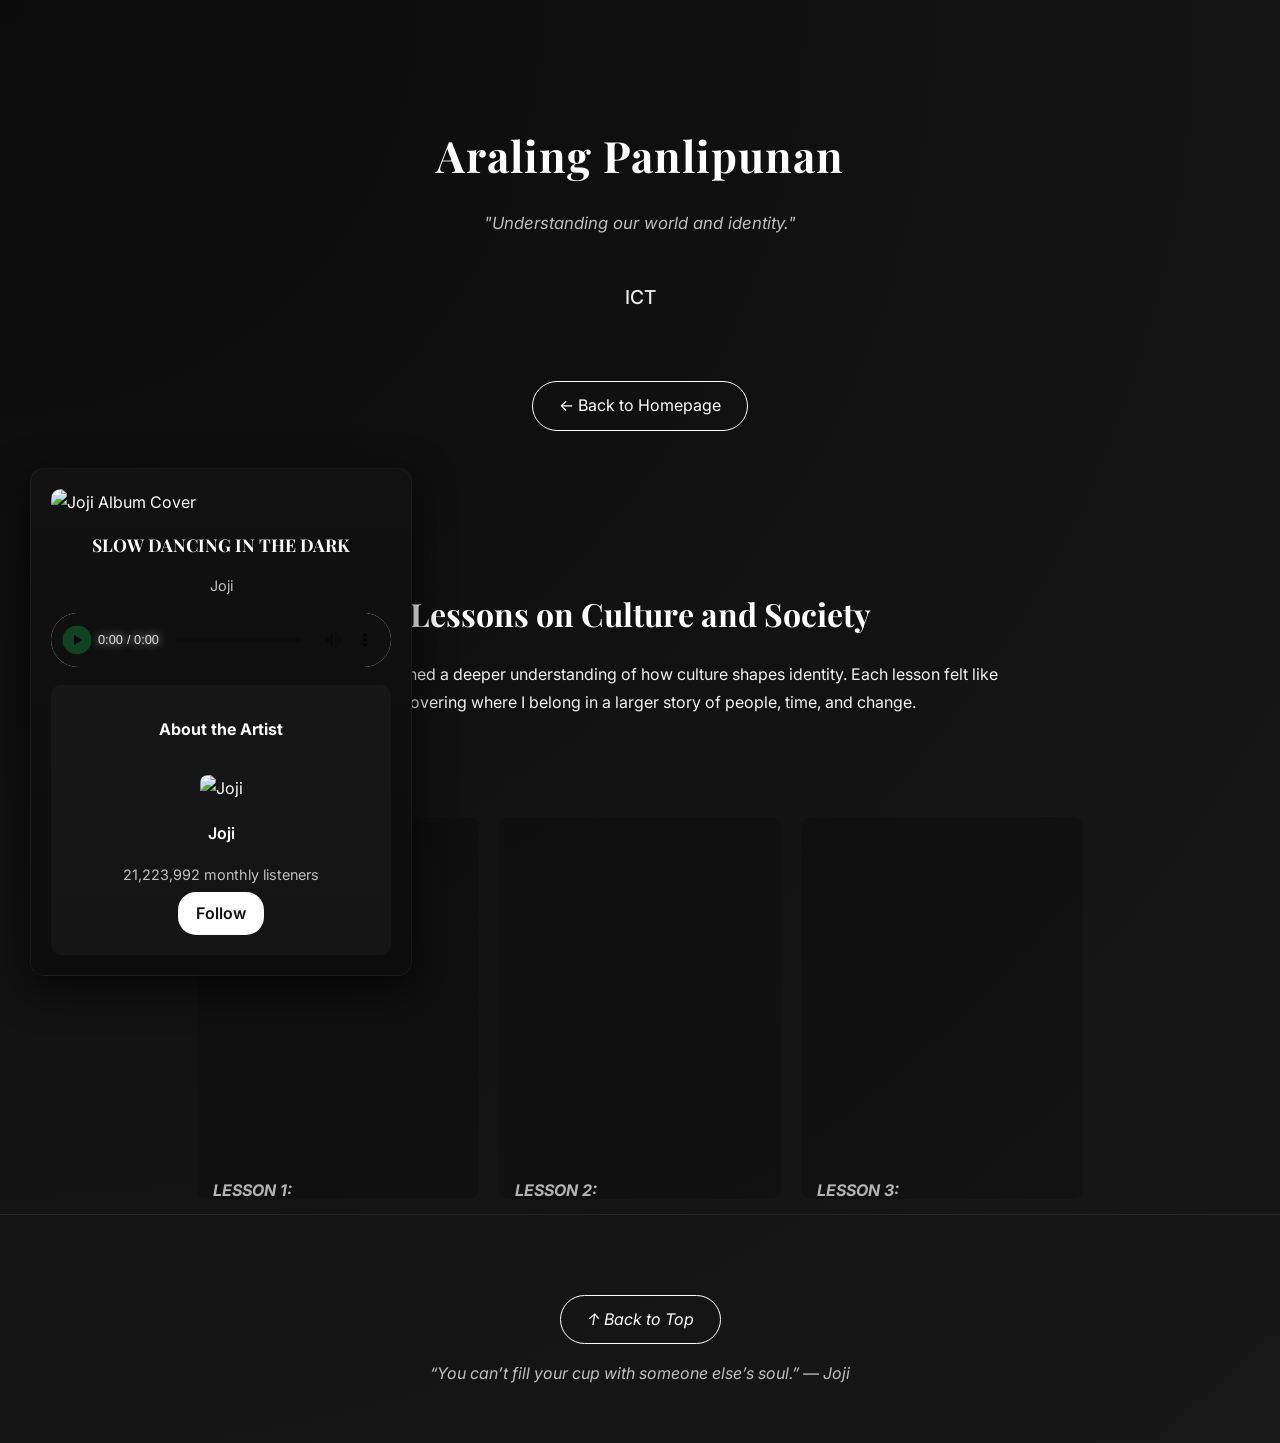
==== ap.html @ 6a161e57 "Add files via upload" ====
<!DOCTYPE html>
<html lang="en">
<head>
  <meta charset="UTF-8">
  <meta name="viewport" content="width=device-width, initial-scale=1.0">
  <title>Araling Panlipunan</title>
  <link rel="stylesheet" href="style.css">
  <link href="https://fonts.googleapis.com/css2?family=Inter:wght@300;400;600&family=Playfair+Display:wght@500&display=swap" rel="stylesheet">
</head>
<body>
  <header>
    <h1>Araling Panlipunan</h1>
    <p class="subtitle">"Understanding our world and identity."</p>
    <nav>
      <a href="ict.html" class="big-text">ICT</a>
    </nav>
    <a href="index.html" class="back-top">← Back to Homepage</a>
  </header>

  <section>
    <h2>Lessons on Culture and Society</h2>
    <p>Through AP, I gained a deeper understanding of how culture shapes identity. Each lesson felt like rediscovering where I belong in a larger story of people, time, and change.</p>
  </section>

<div class="card-container">
    <div class="card" style="background-image: url('assets/photos/AP/lesson1.png');">
      <div class="details">
        <div class="cardHeader"><strong><em>Lesson 1:</em></strong></div>
        <div class="cardText"><strong><em>Demand</em></strong></div>
        <a href="AP HTML FILES/lesson1.html" class="learn-more">
  <span class="circle" aria-hidden="true">
    <span class="icon arrow"></span>
  </span>
  <span class="button-text">Learn More</span>
</a>
      </div>
    </div>

    <div class="card" style="background-image: url('images/supply.jpg');">
      <div class="details">
        <div class="cardHeader"><strong><em>Lesson 2:</em></strong></div>
        <div class="cardText"><strong><em>Supply</em></strong></div>
                <a href="AP HTML FILES/lesson2.html" class="learn-more">
  <span class="circle" aria-hidden="true">
    <span class="icon arrow"></span>
  </span>
  <span class="button-text">Learn More</span>
</a>
      </div>
    </div>

    <div class="card" style="background-image: url('images/market.jpg');">
      <div class="details">
        <div class="cardHeader"><strong><em>Lesson 3:</em></strong></div>
        <div class="cardText"><strong><em>Market</em></strong></div>
                <a href="AP HTML FILES/lesson3.html" class="learn-more">
  <span class="circle" aria-hidden="true">
    <span class="icon arrow"></span>
  </span>
  <span class="button-text">Learn More</span>
</a>
      </div>
    </div>
  </div>

  <footer>
    <a href="#" class="back-top">↑ Back to Top</a>
    <p>“You can’t fill your cup with someone else’s soul.” — Joji</p>
  </footer>
  
  <aside class="spotify-sidebar" aria-label="Now Playing sidebar">
    <div class="spotify-album">
      <img src="assets/albumcovers/ballads1.png" alt="Joji Album Cover">
    </div>

    <div class="spotify-song-info">
      <h2>SLOW DANCING IN THE DARK</h2>
      <p>Joji</p>
    </div>

    <div class="spotify-audio">
      <audio autoplay controls loop>
        <source src="assets/trackaudio/slowdancing.mp3" type="audio/mpeg">
        Your browser does not support the audio element.
      </audio>
    </div>

    <div class="spotify-about">
      <h4>About the Artist</h4>
      <img src="assets/photos/aboutartist/joji.png" alt="Joji" class="artist-photo">
      <p class="artist-name">Joji</p>
      <p class="artist-listeners">21,223,992 monthly listeners</p>
      <a href="likes.html" class="follow-btn">Follow</a>
    </div>
  </aside>
</body>
</html>
---- style.css ----
/* ——— Fonts & Base ——— */
body {
  margin: 0;
  font-family: 'Inter', sans-serif;
  background: radial-gradient(circle at top left, #0b0b0b, #181818);
  color: #f2f2f2;
  overflow-x: hidden;
  animation: fadeInBody 1.5s ease forwards;
  scroll-behavior: smooth;
  line-height: 1.7;
}


.big-text {
  font-size: larger;
}

@keyframes fadeInBody {
  from { opacity: 0; transform: translateY(15px); }
  to { opacity: 1; transform: translateY(0); }
}

/* ——— Header ——— */
header {
  text-align: center;
  padding: 90px 20px 60px;
  animation: fadeInUp 1.2s ease forwards;
}

h1 {
  font-family: 'Playfair Display', serif;
  font-size: 2.7em;
  color: #fff;
  letter-spacing: 1px;
  margin-bottom: 12px;
}

.subtitle {
  font-style: italic;
  color: #bdbdbd;
  font-size: 1.05em;
  margin-bottom: 35px;
}

/* ——— Navigation ——— */
nav {
  display: flex;
  justify-content: center;
  gap: 30px;
  margin-bottom: 20px;
}

nav a {
  text-decoration: none;
  color: #eaeaea;
  font-weight: 500;
  padding: 8px 16px;
  border-radius: 20px;
  transition: all 0.3s ease;
}

nav a:hover {
  background: #ffffff10;
  color: #fff;
  transform: translateY(-2px);
}

/* ——— Sections ——— */
section {
  text-align: center;
  padding: 70px 20px;
  max-width: 800px;
  margin: 0 auto;
  opacity: 0;
  animation: fadeInUp 1.3s ease forwards;
}

/* Apply scroll-driven fade + slide */
.scroll-fade {
  opacity: 0;
  transform: translateY(60px);
  animation: fadeSlide ease both;
  animation-timeline: scroll-anim;
  animation-range: entry 0% cover 40%;
}

/* Keyframes for the scroll animation */
@keyframes fadeSlide {
  from {
    opacity: 0;
    transform: translateY(60px);
  }
  to {
    opacity: 1;
    transform: translateY(0);
  }
}


@keyframes fadeInUp {
  from { opacity: 0; transform: translateY(40px); }
  to { opacity: 1; transform: translateY(0); }
}

h2 {
  font-family: 'Playfair Display', serif;
  font-size: 2em;
  color: #fff;
  margin-bottom: 20px;
}

/* ——— Frame Layout ——— */
.frame-row {
  display: flex;
  align-items: center;
  justify-content: space-between;
  gap: 40px;
  margin: 80px auto;
  padding: 30px;
  max-width: 1000px;
  background: rgba(255,255,255,0.02);
  border-radius: 16px;
  box-shadow: 0 10px 30px rgba(0,0,0,0.4);
  backdrop-filter: blur(6px);
}

.frame-row.left-layout {
  flex-direction: row-reverse;
}

.frame-image {
  flex: 0 0 300px;
  text-align: center;
}

.frame-image img {
  width: 100%;
  border-radius: 12px;
  filter: grayscale(20%) brightness(0.9);
  transition: 0.4s ease;
  box-shadow: 0 8px 25px rgba(0,0,0,0.6);
}

.frame-image img:hover {
  filter: grayscale(0%) brightness(1);
  transform: scale(1.03);
}

.frame-caption {
  color: rgba(255,255,255,0.6);
  font-size: 0.85em;
  margin-top: 10px;
  font-style: italic;
}

.frame-text {
  flex: 1;
  text-align: left;
}

.frame-text h1,
.frame-text h2 {
  font-family: 'Playfair Display', serif;
  color: #fff;
  margin-bottom: 15px;
}

.frame-text p {
  color: #d3d3d3;
  font-size: 1.05em;
}

/* ——— Back to Top ——— */
.back-top {
  display: inline-block;
  margin-top: 40px;
  background: transparent;
  border: 1.5px solid #fff;
  padding: 10px 26px;
  border-radius: 30px;
  color: #fff;
  transition: 0.3s;
  text-decoration: none;
  text-align: center;
}

.back-top:hover {
  background: #fff;
  color: #000;
  transform: translateY(-3px);
}

/* ——— Footer ——— */
footer {
  text-align: center;
  padding: 40px 20px;
  color: #bfbfbf;
  font-style: italic;
  border-top: 1px solid rgba(255,255,255,0.08);
  animation: fadeInUp 1.6s ease forwards;
}


/* ——— Spotify Sidebar ——— */
:root {
  --accent-green: #1db954;
  --panel: #111;
  --muted: #bfbfbf;
}

.spotify-sidebar {
  position: absolute;
  left: 30px;                 /* slight offset from edge */
  top: 50%;
  transform: translateY(-50%);
  height: fit-content;
  width: 340px;               /* increased width */
  max-width: calc(100vw - 48px);
  background: linear-gradient(180deg, #111, #0c0c0c);
  border-radius: 14px;
  padding: 20px;
  box-shadow: 0 12px 40px rgba(0,0,0,0.7);
  color: #fff;
  overflow-y: auto;
  overflow-x: hidden;
  max-height: 1500px;
  border: 1px solid rgba(255,255,255,0.05);
  z-index: 50;
  scrollbar-width: none;
  overflow-y: scroll;        /* scrollable vertically */
  overflow-x: hidden;        /* prevent sideways scrolling */
  -ms-overflow-style: none;  /* hide scrollbar in old Edge/IE */
}

.spotify-sidebar::-webkit-scrollbar {
  width: 0;
  height: 0;
}

/* ——— Album Art ——— */
.spotify-album img {
  width: 100%;
  height: 340px;
  border-radius: 10px;
  margin-bottom: 14px;
  transition: transform 0.3s ease;
}

.spotify-album img:hover {
  transform: scale(1.03);
}

/* ——— Song Info ——— */
.spotify-song-info {
  text-align: center;
  margin-bottom: 12px;
}

.spotify-song-info h2 {
  margin: 0;
  font-size: 1.1rem;
}

.spotify-song-info p {
  color: var(--muted);
  font-size: 0.9rem;
}

/* ——— Audio Player ——— */
.spotify-audio {
  display: flex;
  justify-content: center;
  margin: 12px 0 18px;
}

.spotify-audio audio {
  width: 100%;
  border-radius: 10px;
  accent-color: var(--accent-green);
}

/* ——— Artist Card ——— */
.spotify-about {
  background: rgba(255,255,255,0.03);
  border-radius: 10px;
  padding: 10px;
  text-align: center;
}

.artist-photo {
  width: 100%;
  border-radius: 8px;
  object-fit: cover;
  margin: 10px auto;
}

.artist-name {
  font-weight: 600;
  margin-top: 8px;
}

.artist-listeners {
  color: var(--muted);
  font-size: 0.9rem;
  margin: 4px 0;
}

/* ——— Follow Button ——— */
.follow-btn {
  background: white;
  color: #111;
  border: none;
  padding: 8px 18px;
  border-radius: 18px;
  margin-bottom: 10px;
  cursor: pointer;
  transition: all 0.3s ease;
  font-weight: 600;
  text-decoration: none;
  display: inline-block;
}

.follow-btn:hover {
  background-color: var(--accent-green);
  color: #fff;
  transform: scale(1.07);
}

/* ——— Responsive ——— */
@media (max-width: 950px) {
  .spotify-sidebar {
    display: none;
    right: auto;
  }
  .frame-row {
    flex-direction: column;
    text-align: center;
  }
  .frame-text {
    text-align: center;
  }
}
.follow {
  background: white;
  color: #111;
  border: none;
  padding: 8px 16px;
  border-radius: 18px;
  margin-bottom: 8px;
  cursor: pointer;
  transition: 0.3s ease;
  font-weight: 600;
  font-family: inherit;
  width: 100px; /* same as .follow-btn */
  text-align: center;
  box-sizing: border-box;
  line-height: normal;
  text-decoration: none;
}

/* Hover state — same size and animation as .follow-btn */
.follow:hover {
  filter: brightness(1.067);
  transform: scale(1.1);
  background-color: var(--accent-green);
  color: white;
}

/* Change the text when hovered */
.follow:hover::before {
  content: "Unfollow?";
}

/* Hide original text visually when hovered */
.follow:hover {
  color: transparent; /* hides the original 'Followed' text */
  position: relative;
}

/* Position the hover text properly */
.follow:hover::before {
  position: absolute;
  top: 50%;
  left: 50%;
  transform: translate(-50%, -50%);
  color: white;
}

/* Chrome / Edge / Safari custom styles */
audio::-webkit-media-controls-panel {
  background: #0f0f0f;
  border-radius: 8px;
}
audio::-webkit-media-controls-play-button {
  background-color: var(--accent-green);
  border-radius: 50%;
  transform: scale(0.9);
}
audio::-webkit-media-controls-play-button:hover {
  background-color: #1ed760;
}
audio::-webkit-media-controls-current-time-display,
audio::-webkit-media-controls-time-remaining-display {
  color: #fff;
  font-size: 0.8rem;
}
audio::-webkit-media-controls-timeline {
  background-color: #0f0f0f;
  border-radius: 50px;
}
audio::-webkit-media-controls-volume-slider {
  color: #1ed760;
  accent-color: var(--accent-green);
}
audio::-webkit-media-controls-timeline::-webkit-slider-thumb,
audio::-webkit-media-controls-volume-slider::-webkit-slider-thumb {
  background: white;
  border-radius: 50%;
}

/* LESSONS TEMPLATE FOR ICT AND AP (and likes lmao) */


.card-container {
  display: flex;
  justify-content: center;
  gap: 20px;
  flex-wrap: wrap;
  padding: 15px;
}

/* ——— Card Styling ——— */
.card {
  position: relative;
  width: 250px;
  height: 350px;
  border-radius: 10px;
  padding: 1rem;
  overflow: hidden;
  display: flex;
  flex-direction: column;
  justify-content: flex-end;
  gap: 7.5px;
  color: white;
  background-position: center;
  background-size: cover;
  background-repeat: no-repeat;
  transition: transform 0.5s ease, filter 0.5s ease;

  /* 🩶 Start grayscale and dimmed */
  filter: grayscale(100%) brightness(0.7);
}

/* ——— Overlay ——— */
.card::after {
  content: "";
  position: absolute;
  inset: 0;
  background: rgba(0, 0, 0, 0.3);
  opacity: 0.5;
  transition: opacity 0.3s ease;
}

.card:hover::after {
  opacity: 0.25;
}

/* ——— Hover Effects ——— */
.card:hover {
  transform: scale(1.1);
  border-radius: 15px;

  /* 🌈 Restore color and brightness */
  filter: grayscale(0%) brightness(1);
}

/* ——— Header + Line Effect ——— */
.cardHeader {
  text-transform: uppercase;
  position: relative;
  width: max-content;
  font-weight: bold;
  transition: all 0.5s ease;
}

.cardH {
  text-transform: uppercase;
  position: relative;
  width: max-content;
  font-weight: bold;
  transition: all 0.5s ease;
  text-align: justify;
}

.cardH::after {
    content: "";
  width: calc(100% + 1rem);
  height: 2.5px;
  transform: translateX(calc(-100% - 1rem));
  background: rgb(0, 0, 0);
  bottom: -2px;
  left: 0;
  position: absolute;
  opacity: 0;
}

.cardHeader::after {
  content: "";
  width: calc(100% + 1rem);
  height: 2.5px;
  transform: translateX(calc(-100% - 1rem));
  background: rgb(0, 0, 0);
  bottom: -2px;
  left: 0;
  position: absolute;
  opacity: 0;
}

/* ——— Details Section ——— */
.details {
  z-index: 2;
  display: flex;
  flex-direction: column;
  gap: 5px;
  transform: translateY(95%);
  transition: all 0.5s ease;
}

.card:hover .details {
  transform: translateY(0%);
  transition-delay: 0.5s;
}

.card:hover .cardHeader::after {
  transform: translateX(-1rem);
  transition: 0.5s ease;
  opacity: 1;
}

a {
  position: relative;
  display: inline-block;
  cursor: pointer;
  outline: none;
  border: 0;
  vertical-align: middle;
  text-decoration: none;
  background: transparent;
  padding: 0;
  font-size: inherit;
  font-family: inherit;
}

a.learn-more {
  width: 12rem;
  height: auto;
}

a.learn-more .circle {
  transition: all 0.45s cubic-bezier(0.65, 0, 0.076, 1);
  position: relative;
  display: block;
  margin: 0;
  width: 3rem;
  height: 3rem;
  background: #fafafa;
  border-radius: 1.625rem;
}

a.learn-more .circle .icon {
  transition: all 0.45s cubic-bezier(0.65, 0, 0.076, 1);
  position: absolute;
  top: 0;
  bottom: 0;
  margin: auto;
  background: #fff;
}

a.learn-more .circle .icon.arrow {
  transition: all 0.45s cubic-bezier(0.65, 0, 0.076, 1);
  left: 0.625rem;
  width: 1.125rem;
  height: 0.125rem;
  background: none;
}

a.learn-more .circle .icon.arrow::before {
  position: absolute;
  content: "";
  top: -0.29rem;
  right: 0.0625rem;
  width: 0.625rem;
  height: 0.625rem;
  border-top: 0.125rem solid #000000;
  border-right: 0.125rem solid #000000;
  transform: rotate(45deg);
}

a.learn-more .button-text {
  transition: all 0.45s cubic-bezier(0.65, 0, 0.076, 1);
  position: absolute;
  top: 0;
  left: 0;
  right: 0;
  bottom: 0;
  padding: 0.75rem 0;
  margin: 0 0 0 1.85rem;
  color: #ffffff;
  font-weight: 700;
  line-height: 1.6;
  text-align: center;
  text-transform: uppercase;
}

a:hover .circle {
  width: 100%;
}

a:hover .circle .icon.arrow {
  background: #fff;
  transform: translate(1rem, 0);
}

a:hover .button-text {
  color: #000000;
}

/* ICT CARDS */ 
.ict {
  display: flex;
  justify-content: center; /* centers the cards horizontally */
  align-items: center;     /* vertically aligns the cards inside the row */
  gap: 20px;
  margin-top: 20px;        /* optional spacing from top */
}

.cards {
  background-color: #fff;
  height: 200px;
  width: 150px;
  border-radius: 16px;
  transition: all 0.3s ease;
  display: flex;
  align-items: center;
  justify-content: center;
  text-decoration: none; /* remove underline if using <a> */
  color: #000;
  font-weight: 600;
  filter: grayscale(0%)
}

.cards:hover {
  transform: scale(1.2); /* small smooth expansion */
  background-color: #b8b8b8;
  filter: grayscale(0%)
}

/* New version for the "VIEW" link */
.view-button {
  position: relative;
  transition: all 0.3s ease-in-out;
  box-shadow: 0px 10px 20px rgba(0, 0, 0, 0.2);
  padding-block: 0.4rem;
  padding-inline: 0.8rem;
  width: 150px;
  background-color: rgb(243, 243, 243);
  border-radius: 9999px;
  display: flex;
  align-items: center;
  justify-content: center;
  cursor: pointer;
  color: #000000;
  gap: 10px;
  font-weight: bold;
  border: 3px solid #ffffff4d;
  outline: none;
  overflow: hidden;
  font-size: 15px;
  text-decoration: none; /* Important for links */
}

.view-button .icon {
  width: 24px;
  height: 24px;
  transition: all 0.3s ease-in-out;
}

.view-button:hover {
  transform: scale(1.05);
  border-color: #fff9;
}

.view-button:hover .icon {
  transform: translate(4px);
}

.view-button:hover::before {
  animation: shine 1.5s ease-out infinite;
}

.view-button::before {
  content: "";
  position: absolute;
  width: 100px;
  height: 100%;
  background-image: linear-gradient(
    120deg,
    rgba(255, 255, 255, 0) 30%,
    rgba(99, 99, 99, 0.8),
    rgba(255, 255, 255, 0) 70%
  );
  top: 0;
  left: -100px;
  opacity: 0.6;
}

@keyframes shine {
  0% {
    left: -100px;
  }
  60%, 100% {
    left: 100%;
  }
}
.wheel { width: var(--wheel-size); height: var(--wheel-size); position: relative; margin: 100px auto; border-radius: 50%; background: radial-gradient(circle at center, rgba(255,255,255,0.05), rgba(0,0,0,0.5)); box-shadow: 0 0 25px rgba(255,255,255,0.05); } .wheel-center { position: absolute; inset: 0; margin: auto; width: 35%; height: 35%; border-radius: 50%; background: rgba(255,255,255,0.1); display: flex; align-items: center; justify-content: center; color: white; font-weight: bold; text-align: center; font-size: 0.9em; letter-spacing: 1px; backdrop-filter: blur(4px); } .wheel-slot { position: absolute; left: 50%; top: 50%; width: var(--slot-size); height: var(--slot-size); transform-origin: center -120px; border-radius: 50%; overflow: hidden; transition: transform 0.3s ease, box-shadow 0.3s ease; } .wheel-slot a img { width: 100%; height: 100%; object-fit: cover; border-radius: 50%; transition: transform 0.3s ease, filter 0.3s ease; } .wheel-slot:hover img { transform: scale(1.1); filter: brightness(1.3); } /* Angles for 8 links */ .slot1 { transform: translate(-50%, -50%) rotate(-90deg) translateY(-140px) rotate(90deg); } .slot2 { transform: translate(-50%, -50%) rotate(-45deg) translateY(-140px) rotate(45deg); } .slot3 { transform: translate(-50%, -50%) rotate(0deg) translateY(-140px) rotate(0deg); } .slot4 { transform: translate(-50%, -50%) rotate(45deg) translateY(-140px) rotate(-45deg); } .slot5 { transform: translate(-50%, -50%) rotate(90deg) translateY(-140px) rotate(-90deg); } .slot6 { transform: translate(-50%, -50%) rotate(135deg) translateY(-140px) rotate(-135deg); } .slot7 { transform: translate(-50%, -50%) rotate(180deg) translateY(-140px) rotate(-180deg); } .slot8 { transform: translate(-50%, -50%) rotate(225deg) translateY(-140px) rotate(-225deg); } .slot-label { position: absolute; left: 50%; top: 100%; transform: translateX(-50%) translateY(8px); font-size: 0.8em; color: #ccc; opacity: 0; transition: opacity 0.3s ease; } .wheel-slot:hover .slot-label { opacity: 1; }


/* Slideshow Container */
.slideshow {
  position: relative;
  max-width: 800px;
  margin: 60px auto;
  overflow: hidden;
  border-radius: 20px;
  box-shadow: 0 0 25px rgba(255, 255, 255, 0.1);
}

/* Each Slide */
.slide {
  position: absolute;
  width: 100%;
  height: 100%;
  opacity: 0;
  animation: fadeSlide 15s infinite;
}

.slide:nth-child(1) { animation-delay: 0s; }
.slide:nth-child(2) { animation-delay: 5s; }
.slide:nth-child(3) { animation-delay: 10s; }

.slide img {
  width: 100%;
  height: 500px;
  object-fit: cover;
  border-radius: 20px;
  transition: transform 0.4s ease;
}

/* Hover effect */
.slide a:hover img {
  transform: scale(1.05);
}

/* Info text overlay */
.info {
  position: absolute;
  bottom: 0;
  left: 0;
  right: 0;
  background: rgba(0, 0, 0, 0.6);
  color: #fff;
  padding: 20px;
  text-align: center;
  font-size: 1.2em;
  opacity: 0;
  transition: opacity 0.3s ease;
  border-radius: 0 0 20px 20px;
}

.slide a:hover .info {
  opacity: 1;
}

/* Fade animation */
@keyframes fadeSlide {
  0% { opacity: 0; }
  8% { opacity: 1; }
  33% { opacity: 1; }
  41% { opacity: 0; }
  100% { opacity: 0; }
}
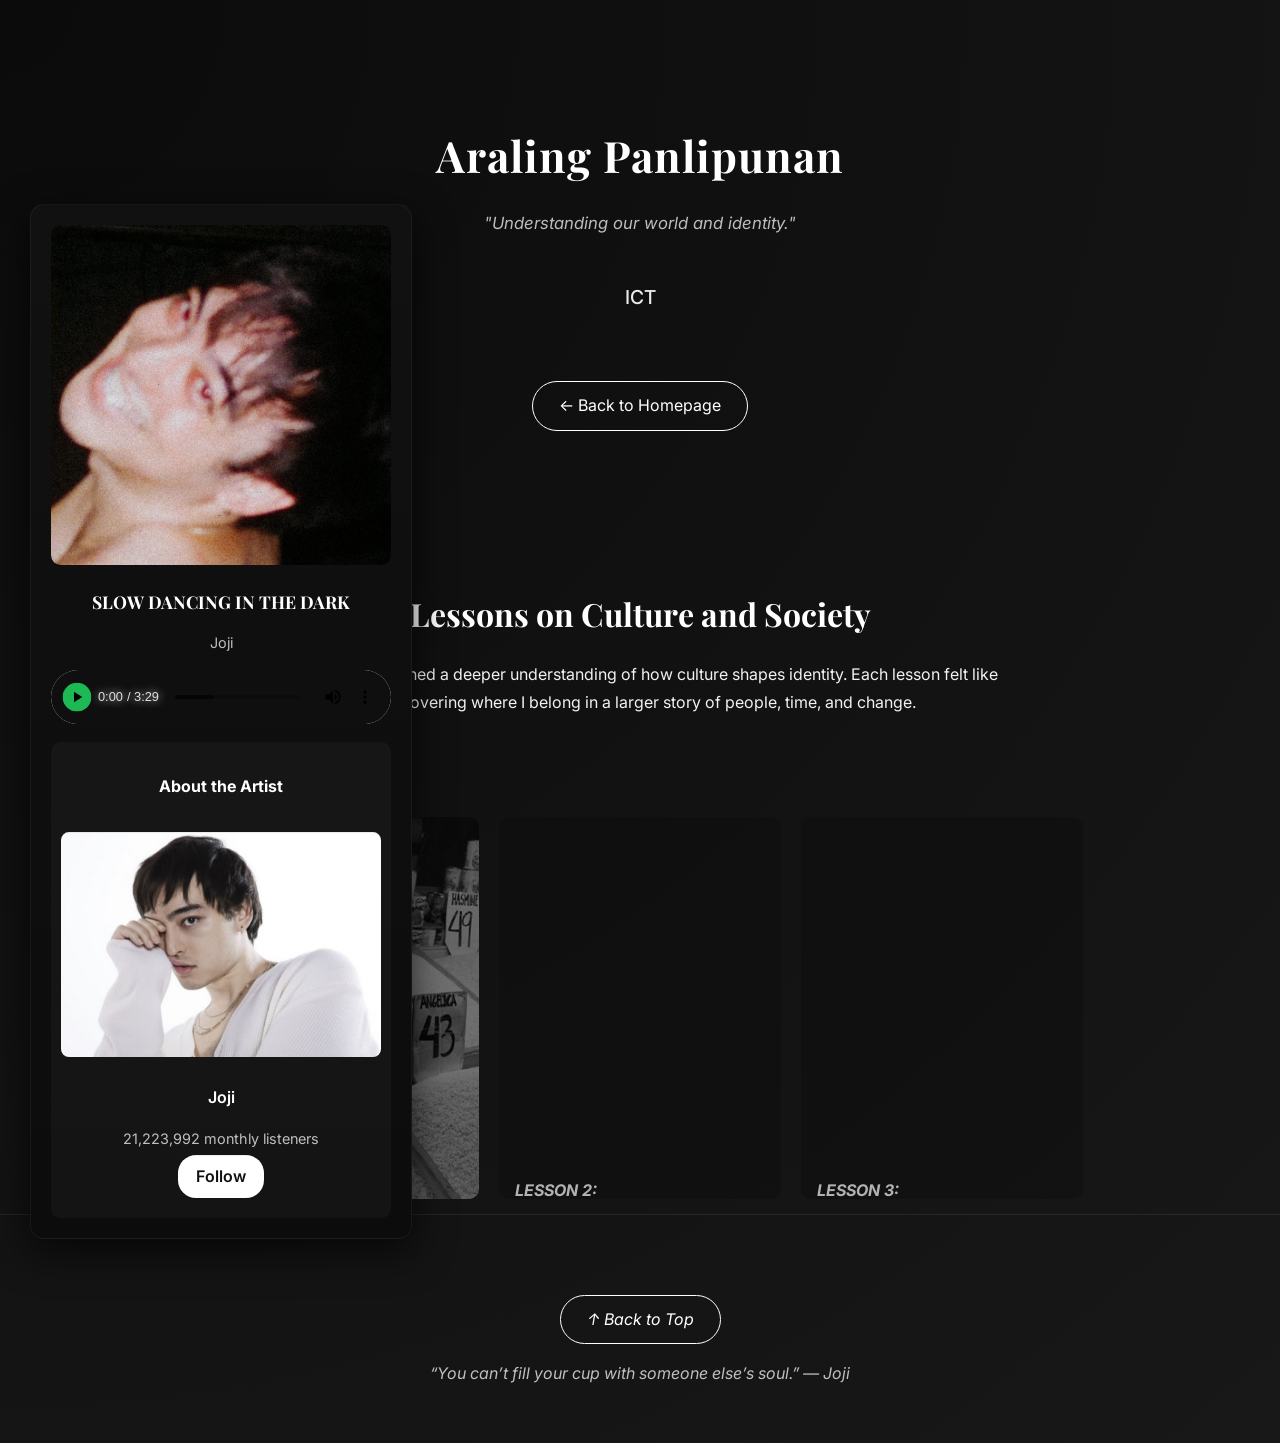
==== commit d51b169e: "Update ap.html" ====
--- a/ap.html
+++ b/ap.html
@@ -27,7 +27,7 @@
       <div class="details">
         <div class="cardHeader"><strong><em>Lesson 1:</em></strong></div>
         <div class="cardText"><strong><em>Demand</em></strong></div>
-        <a href="AP HTML FILES/lesson1.html" class="learn-more">
+        <a href="AP-HTML-FILES/lesson1.html" class="learn-more">
   <span class="circle" aria-hidden="true">
     <span class="icon arrow"></span>
   </span>
@@ -40,7 +40,7 @@
       <div class="details">
         <div class="cardHeader"><strong><em>Lesson 2:</em></strong></div>
         <div class="cardText"><strong><em>Supply</em></strong></div>
-                <a href="AP HTML FILES/lesson2.html" class="learn-more">
+                <a href="AP-HTML-FILES/lesson2.html" class="learn-more">
   <span class="circle" aria-hidden="true">
     <span class="icon arrow"></span>
   </span>
@@ -53,7 +53,7 @@
       <div class="details">
         <div class="cardHeader"><strong><em>Lesson 3:</em></strong></div>
         <div class="cardText"><strong><em>Market</em></strong></div>
-                <a href="AP HTML FILES/lesson3.html" class="learn-more">
+                <a href="AP-HTML-FILES/lesson3.html" class="learn-more">
   <span class="circle" aria-hidden="true">
     <span class="icon arrow"></span>
   </span>
@@ -95,3 +95,4 @@
   </aside>
 </body>
 </html>
+
--- a/style.css
+++ b/style.css
@@ -5,11 +5,10 @@
   background: radial-gradient(circle at top left, #0b0b0b, #181818);
   color: #f2f2f2;
   overflow-x: hidden;
+  scroll-behavior: smooth;
   animation: fadeInBody 1.5s ease forwards;
-  scroll-behavior: smooth;
   line-height: 1.7;
 }
-
 
 .big-text {
   font-size: larger;
@@ -225,7 +224,7 @@
   overflow-x: hidden;
   max-height: 1500px;
   border: 1px solid rgba(255,255,255,0.05);
-  z-index: 50;
+  z-index: 1;
   scrollbar-width: none;
   overflow-y: scroll;        /* scrollable vertically */
   overflow-x: hidden;        /* prevent sideways scrolling */
@@ -789,3 +788,13 @@
   41% { opacity: 0; }
   100% { opacity: 0; }
 }
+
+.scroll-fade {
+  opacity: 1 !important;
+  transform: none !important;
+}
+
+
+
+
+
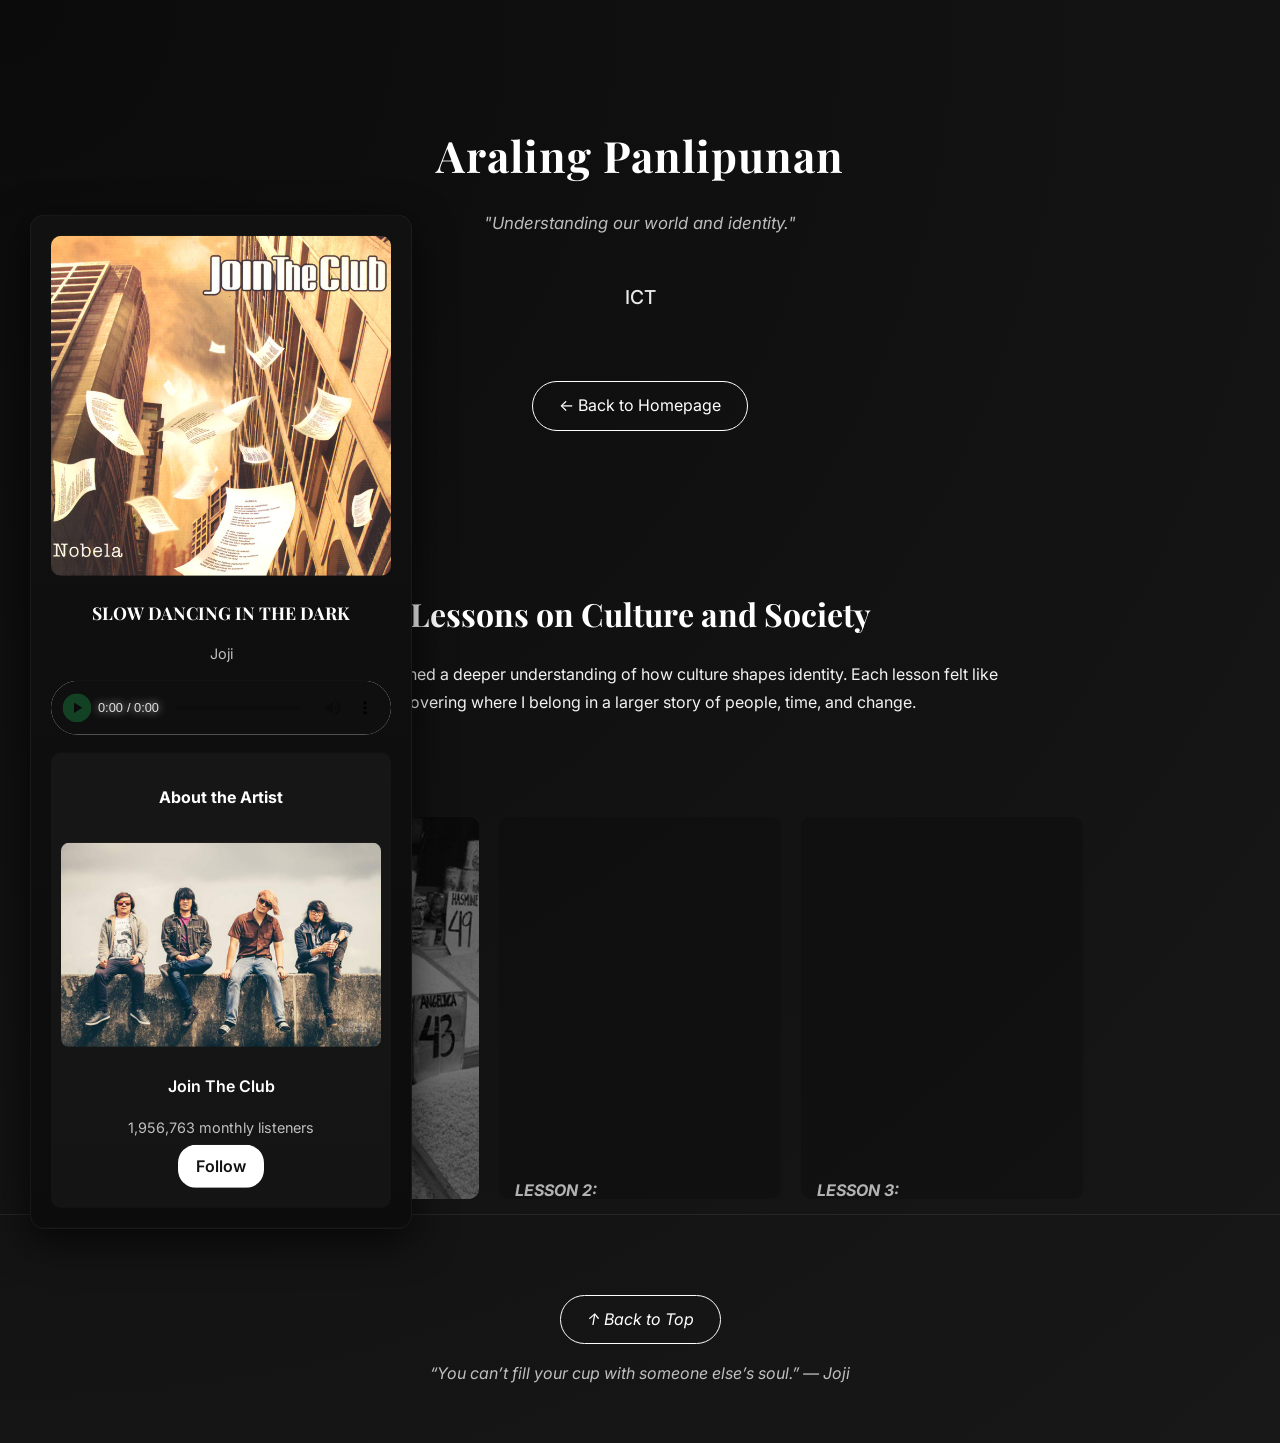
==== commit c952edcc: "Modify Spotify sidebar with new audio tracks Updated the Spotify sidebar to feature new songs and al" ====
--- a/ap.html
+++ b/ap.html
@@ -70,7 +70,7 @@
   
   <aside class="spotify-sidebar" aria-label="Now Playing sidebar">
     <div class="spotify-album">
-      <img src="assets/albumcovers/ballads1.png" alt="Joji Album Cover">
+      <img src="assets/albumcovers/nobela.png" alt="Joji Album Cover">
     </div>
 
     <div class="spotify-song-info">
@@ -80,19 +80,20 @@
 
     <div class="spotify-audio">
       <audio autoplay controls loop>
-        <source src="assets/trackaudio/slowdancing.mp3" type="audio/mpeg">
+        <source src="assets/trackaudio/nobela.mp3" type="audio/mpeg">
         Your browser does not support the audio element.
       </audio>
     </div>
 
     <div class="spotify-about">
       <h4>About the Artist</h4>
-      <img src="assets/photos/aboutartist/joji.png" alt="Joji" class="artist-photo">
-      <p class="artist-name">Joji</p>
-      <p class="artist-listeners">21,223,992 monthly listeners</p>
+      <img src="assets/photos/aboutartist/jointheclub.png" alt="Joji" class="artist-photo">
+      <p class="artist-name">Join The Club</p>
+      <p class="artist-listeners">1,956,763 monthly listeners</p>
       <a href="likes.html" class="follow-btn">Follow</a>
     </div>
   </aside>
 </body>
 </html>
 
+
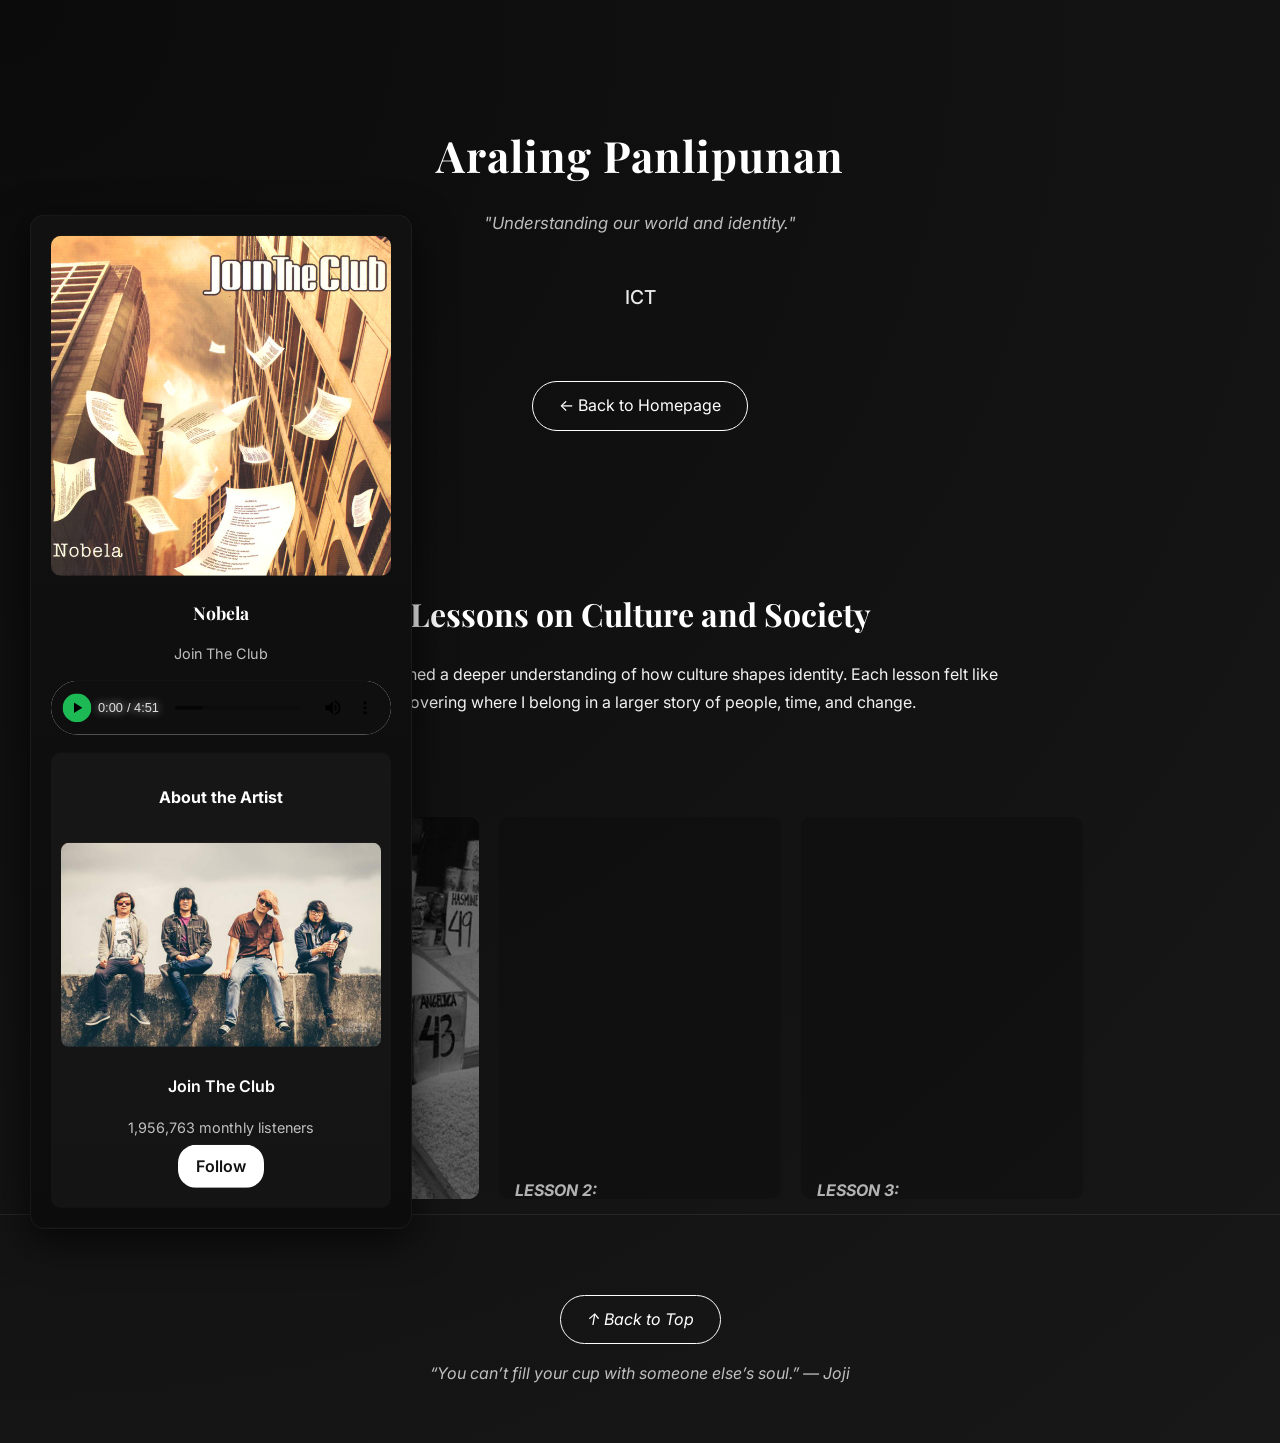
==== commit b9f6c339: "Update ap.html" ====
--- a/ap.html
+++ b/ap.html
@@ -74,8 +74,8 @@
     </div>
 
     <div class="spotify-song-info">
-      <h2>SLOW DANCING IN THE DARK</h2>
-      <p>Joji</p>
+      <h2>Nobela</h2>
+      <p>Join The Club</p>
     </div>
 
     <div class="spotify-audio">
@@ -97,3 +97,4 @@
 </html>
 
 
+
